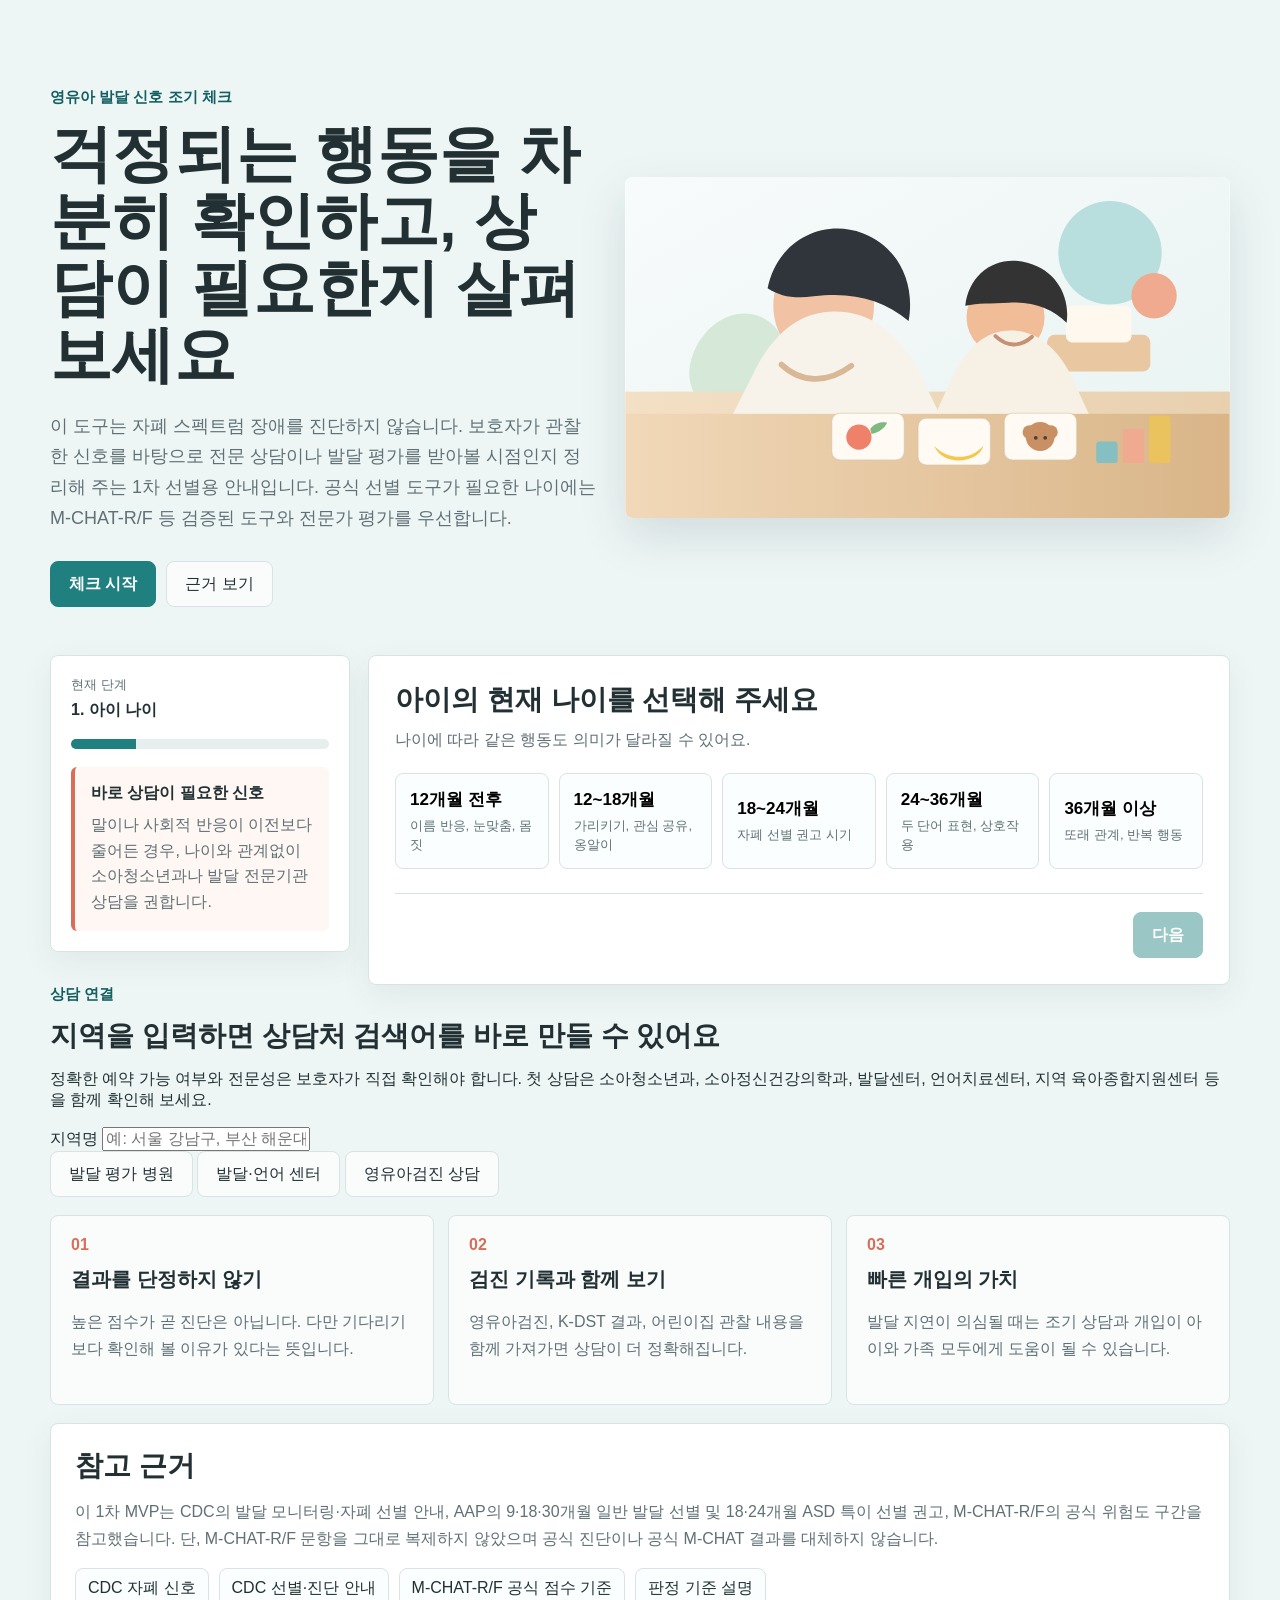
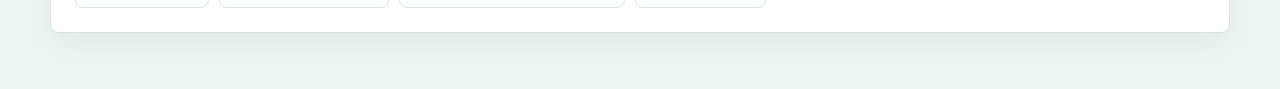
==== index.html @ d70ebd50 "Enhance official screening guidance in index.html" ====
<!doctype html>
<html lang="ko">
  <head>
    <meta charset="UTF-8" />
    <meta name="viewport" content="width=device-width, initial-scale=1.0" />
    <title>아이 발달 신호 체크</title>
    <link rel="stylesheet" href="./styles.css" />
  </head>
  <body>
    <main class="app-shell">
      <section class="hero" aria-labelledby="page-title">
        <div class="hero-copy">
          <p class="eyebrow">영유아 발달 신호 조기 체크</p>
          <h1 id="page-title">걱정되는 행동을 차분히 확인하고, 상담이 필요한지 살펴보세요</h1>
          <p class="intro">이 도구는 자폐 스펙트럼 장애를 진단하지 않습니다. 보호자가 관찰한 신호를 바탕으로 전문 상담이나 발달 평가를 받아볼 시점인지 정리해 주는 1차 선별용 안내입니다. 공식 선별 도구가 필요한 나이에는 M-CHAT-R/F 등 검증된 도구와 전문가 평가를 우선합니다.</p>
          <div class="hero-actions"><a class="primary-link" href="#checker">체크 시작</a><a class="secondary-link" href="#sources">근거 보기</a></div>
        </div>
        <img class="hero-image" src="./assets/family-check.svg" alt="보호자와 아이가 그림 카드를 보며 상호작용하는 장면" />
      </section>
      <section id="checker" class="checker-layout">
        <aside class="side-panel" aria-label="진행 정보">
          <div class="status-box"><span class="status-label">현재 단계</span><strong id="stepLabel">1. 아이 나이</strong></div>
          <div class="progress-track" aria-hidden="true"><span id="progressBar"></span></div>
          <div class="note"><strong>바로 상담이 필요한 신호</strong><p>말이나 사회적 반응이 이전보다 줄어든 경우, 나이와 관계없이 소아청소년과나 발달 전문기관 상담을 권합니다.</p></div>
        </aside>
        <section class="tool-surface" aria-live="polite">
          <form id="screenForm">
            <div class="step active" data-step="0"><h2>아이의 현재 나이를 선택해 주세요</h2><p class="step-copy">나이에 따라 같은 행동도 의미가 달라질 수 있어요.</p><div class="age-grid" id="ageOptions"></div></div>
            <div class="step" data-step="1"><h2>사회적 소통 신호</h2><p class="step-copy">사람과 관심을 나누는 모습이 얼마나 보이는지 확인합니다.</p><div class="question-list" id="socialQuestions"></div></div>
            <div class="step" data-step="2"><h2>언어·행동·감각 신호</h2><p class="step-copy">언어 지연, 반복 행동, 변화에 대한 어려움을 함께 살펴봅니다.</p><div class="question-list" id="behaviorQuestions"></div></div>
            <div class="step" data-step="3"><h2>결과 확인</h2><div id="resultCard" class="result-card"></div><div class="next-actions"><button type="button" class="ghost-button" id="restartButton">다시 체크</button><button type="button" class="solid-button" id="copyButton">결과 요약 복사</button></div></div>
            <div class="nav-row"><button type="button" class="ghost-button" id="backButton">이전</button><button type="button" class="solid-button" id="nextButton">다음</button></div>
          </form>
        </section>
      </section>
      <section class="referral-panel" aria-label="지역 상담 연결">
        <div>
          <p class="eyebrow">상담 연결</p>
          <h2>지역을 입력하면 상담처 검색어를 바로 만들 수 있어요</h2>
          <p>정확한 예약 가능 여부와 전문성은 보호자가 직접 확인해야 합니다. 첫 상담은 소아청소년과, 소아정신건강의학과, 발달센터, 언어치료센터, 지역 육아종합지원센터 등을 함께 확인해 보세요.</p>
        </div>
        <div class="region-search">
          <label for="regionInput">지역명</label>
          <input id="regionInput" type="text" placeholder="예: 서울 강남구, 부산 해운대구" />
          <div class="search-buttons">
            <button type="button" class="ghost-button" data-search="소아정신건강의학과 발달검사">발달 평가 병원</button>
            <button type="button" class="ghost-button" data-search="발달센터 언어치료 감각통합">발달·언어 센터</button>
            <button type="button" class="ghost-button" data-search="영유아 발달검사 K-DST 상담">영유아검진 상담</button>
          </div>
        </div>
      </section>

      <section class="guidance-grid" aria-label="결과 활용 안내">
        <article><span>01</span><h3>결과를 단정하지 않기</h3><p>높은 점수가 곧 진단은 아닙니다. 다만 기다리기보다 확인해 볼 이유가 있다는 뜻입니다.</p></article>
        <article><span>02</span><h3>검진 기록과 함께 보기</h3><p>영유아검진, K-DST 결과, 어린이집 관찰 내용을 함께 가져가면 상담이 더 정확해집니다.</p></article>
        <article><span>03</span><h3>빠른 개입의 가치</h3><p>발달 지연이 의심될 때는 조기 상담과 개입이 아이와 가족 모두에게 도움이 될 수 있습니다.</p></article>
      </section>
      <section id="sources" class="source-panel"><h2>참고 근거</h2><p>이 1차 MVP는 CDC의 발달 모니터링·자폐 선별 안내, AAP의 9·18·30개월 일반 발달 선별 및 18·24개월 ASD 특이 선별 권고, M-CHAT-R/F의 공식 위험도 구간을 참고했습니다. 단, M-CHAT-R/F 문항을 그대로 복제하지 않았으며 공식 진단이나 공식 M-CHAT 결과를 대체하지 않습니다.</p><div class="source-links"><a href="https://www.cdc.gov/autism/signs-symptoms/index.html" target="_blank" rel="noreferrer">CDC 자폐 신호</a><a href="https://www.cdc.gov/autism/screening/index.html" target="_blank" rel="noreferrer">CDC 선별·진단 안내</a><a href="https://www.mchatscreen.com/mchat-rf/scoring/" target="_blank" rel="noreferrer">M-CHAT-R/F 공식 점수 기준</a><a href="./methodology.html">판정 기준 설명</a></div></section>
    </main>
    <script src="https://browser.sentry-cdn.com/8.55.0/bundle.tracing.min.js" crossorigin="anonymous"></script>
    <script>
      window.SENTRY_DSN = "https://1f76eaaf51cd947b7d9d5225c59dd0d5@o4511540280360960.ingest.us.sentry.io/4511654414123008";
      if (window.Sentry && window.SENTRY_DSN) {
        window.Sentry.init({
          dsn: window.SENTRY_DSN,
          environment: "production",
          tracesSampleRate: 0,
        });
      }
    </script>
    <script src="./script.js"></script>
  </body>
</html>
---- styles.css ----
:root{color-scheme:light;--ink:#223033;--muted:#607075;--line:#d9e3e4;--soft:#f4f8f8;--surface:#fff;--teal:#1f807f;--teal-dark:#145f61;--coral:#d86e58;--amber:#b7791f;--red:#b64040;--green:#287a55;--shadow:0 18px 48px rgba(25,55,60,.13)}*{box-sizing:border-box}body{margin:0;background:#eef6f5;color:var(--ink);font-family:Arial,"Noto Sans KR",sans-serif}a{color:inherit}button,input{font:inherit}.app-shell{width:min(1180px,calc(100% - 32px));margin:0 auto;padding:28px 0 56px}.hero{display:grid;grid-template-columns:minmax(0,.95fr) minmax(360px,1.05fr);align-items:center;gap:28px;min-height:540px;padding:42px 0 30px}.hero-copy{padding:18px 0}.eyebrow{margin:0 0 14px;color:var(--teal-dark);font-size:15px;font-weight:700}h1{margin:0;max-width:680px;font-size:clamp(36px,5vw,62px);line-height:1.08;letter-spacing:0}.intro{max-width:620px;margin:22px 0 0;color:var(--muted);font-size:18px;line-height:1.7}.hero-actions,.source-links,.next-actions,.nav-row{display:flex;flex-wrap:wrap;gap:10px}.hero-actions{margin-top:28px}.primary-link,.secondary-link,.solid-button,.ghost-button{min-height:46px;border-radius:8px;padding:0 18px;display:inline-flex;align-items:center;justify-content:center;border:1px solid transparent;text-decoration:none;cursor:pointer;transition:transform .15s ease,border-color .15s ease,background .15s ease}.primary-link,.solid-button{background:var(--teal);color:#fff;border-color:var(--teal);font-weight:700}.secondary-link,.ghost-button{background:rgba(255,255,255,.72);border-color:var(--line);color:var(--ink)}.primary-link:hover,.secondary-link:hover,.solid-button:hover,.ghost-button:hover{transform:translateY(-1px)}.solid-button:disabled{opacity:.45;cursor:not-allowed;transform:none}.hero-image{width:100%;min-height:340px;max-height:470px;object-fit:cover;border-radius:8px;box-shadow:var(--shadow);background:var(--surface)}.checker-layout{display:grid;grid-template-columns:300px minmax(0,1fr);gap:18px;align-items:start;scroll-margin-top:24px}.side-panel,.tool-surface,.source-panel{background:var(--surface);border:1px solid var(--line);border-radius:8px;box-shadow:0 10px 30px rgba(26,67,74,.07)}.side-panel{position:sticky;top:18px;padding:20px}.status-box{display:grid;gap:6px}.status-label{color:var(--muted);font-size:13px}.progress-track{height:10px;margin:18px 0;overflow:hidden;border-radius:999px;background:#e7eeee}.progress-track span{display:block;width:25%;height:100%;background:var(--teal);transition:width .2s ease}.note{padding:16px;border-left:4px solid var(--coral);background:#fff7f3;border-radius:6px}.note p{margin:8px 0 0;color:var(--muted);line-height:1.6}.tool-surface{padding:26px}.step{display:none}.step.active{display:block}h2{margin:0;font-size:28px;line-height:1.25;letter-spacing:0}.step-copy{margin:10px 0 20px;color:var(--muted);line-height:1.6}.age-grid{display:grid;grid-template-columns:repeat(5,minmax(0,1fr));gap:10px}.age-option,.question-card{border:1px solid var(--line);background:#fbfefe;border-radius:8px}.age-option{min-height:92px;padding:14px;text-align:left;cursor:pointer}.age-option strong{display:block;font-size:17px}.age-option span{display:block;margin-top:6px;color:var(--muted);font-size:13px;line-height:1.45}.age-option.selected,.question-card.selected{border-color:var(--teal);box-shadow:0 0 0 3px rgba(31,128,127,.13);background:#f1fbfa}.question-list{display:grid;gap:12px}.question-card{padding:16px}.question-top{display:grid;grid-template-columns:minmax(0,1fr) auto;gap:12px;align-items:start}.question-card h3{margin:0;font-size:18px;line-height:1.35}.question-card p{margin:7px 0 0;color:var(--muted);line-height:1.55}.toggle{display:inline-grid;grid-template-columns:1fr 1fr;width:132px;padding:3px;border-radius:999px;background:#e9f0f0}.toggle button{min-height:34px;border:0;border-radius:999px;background:transparent;cursor:pointer;color:var(--muted)}.toggle button.active{background:#fff;color:var(--teal-dark);font-weight:700;box-shadow:0 2px 8px rgba(35,62,65,.12)}.nav-row{justify-content:space-between;margin-top:24px;padding-top:18px;border-top:1px solid var(--line)}.result-card{padding:22px;border-radius:8px;border:1px solid var(--line);background:var(--soft)}.risk-badge{display:inline-flex;min-height:34px;align-items:center;padding:0 12px;border-radius:999px;color:#fff;font-weight:700}.risk-low{background:var(--green)}.risk-watch{background:var(--amber)}.risk-high,.risk-urgent{background:var(--red)}.result-card h3{margin:16px 0 8px;font-size:26px}.result-card p,.result-card li{color:var(--muted);line-height:1.65}.result-card ul{margin:12px 0 0;padding-left:20px}.next-actions{margin-top:16px}.guidance-grid{display:grid;grid-template-columns:repeat(3,minmax(0,1fr));gap:14px;margin-top:18px}.guidance-grid article{min-height:190px;padding:20px;border:1px solid var(--line);border-radius:8px;background:rgba(255,255,255,.74)}.guidance-grid span{color:var(--coral);font-weight:800}.guidance-grid h3{margin:12px 0 8px;font-size:20px}.guidance-grid p,.source-panel p{color:var(--muted);line-height:1.65}.source-panel{margin-top:18px;padding:24px}.source-links a{min-height:40px;display:inline-flex;align-items:center;border:1px solid var(--line);border-radius:8px;padding:0 12px;background:#fbfefe;text-decoration:none}@media (max-width:920px){.hero,.checker-layout{grid-template-columns:1fr}.hero{min-height:auto}.side-panel{position:static}.age-grid,.guidance-grid{grid-template-columns:1fr 1fr}}@media (max-width:620px){.app-shell{width:min(100% - 20px,1180px);padding-top:14px}.hero{padding-top:18px}h1{font-size:35px}.intro{font-size:16px}.hero-image{min-height:230px}.tool-surface{padding:18px}.age-grid,.guidance-grid{grid-template-columns:1fr}.question-top{grid-template-columns:1fr}.toggle{width:100%}}
.nested-source{box-shadow:none;margin:18px 0 0;background:#fbfefe}.nested-source ul{margin:14px 0 0;padding-left:22px}.nested-source li{color:var(--muted);line-height:1.7;margin:8px 0}
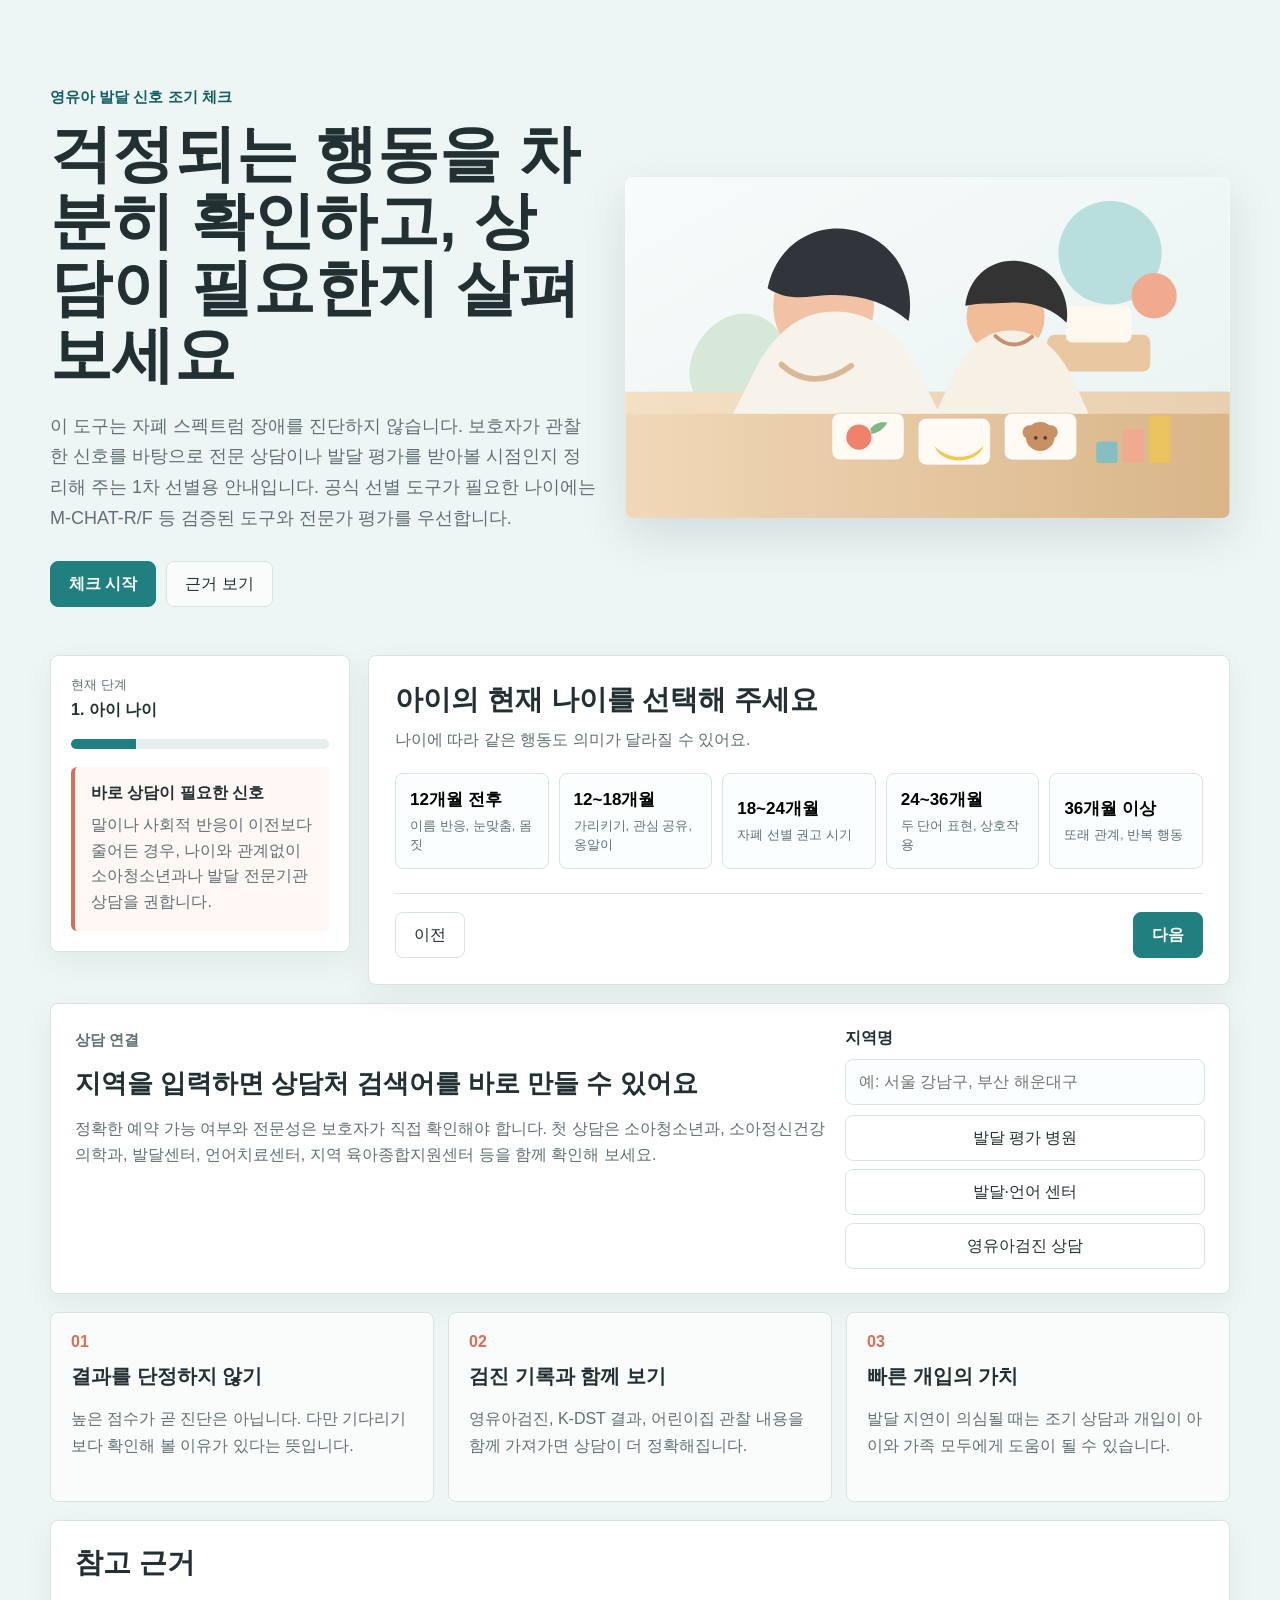
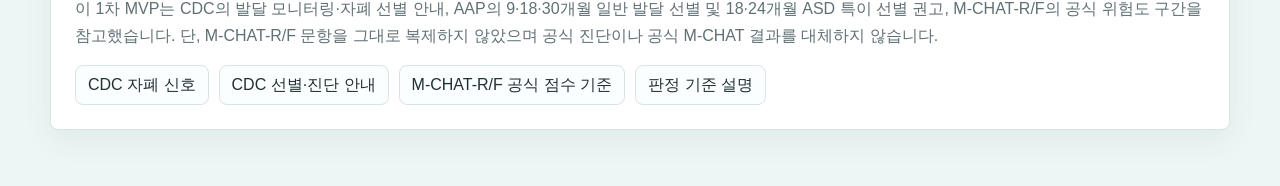
==== commit ec8fe197: "Restore age selection in index.html" ====
--- a/index.html
+++ b/index.html
@@ -25,7 +25,7 @@
         </aside>
         <section class="tool-surface" aria-live="polite">
           <form id="screenForm">
-            <div class="step active" data-step="0"><h2>아이의 현재 나이를 선택해 주세요</h2><p class="step-copy">나이에 따라 같은 행동도 의미가 달라질 수 있어요.</p><div class="age-grid" id="ageOptions"></div></div>
+            <div class="step active" data-step="0"><h2>아이의 현재 나이를 선택해 주세요</h2><p class="step-copy">나이에 따라 같은 행동도 의미가 달라질 수 있어요.</p><div class="age-grid" id="ageOptions"><button type="button" class="age-option" data-age="under12"><strong>12개월 전후</strong><span>이름 반응, 눈맞춤, 몸짓</span></button><button type="button" class="age-option" data-age="12to18"><strong>12~18개월</strong><span>가리키기, 관심 공유, 옹알이</span></button><button type="button" class="age-option" data-age="18to24"><strong>18~24개월</strong><span>자폐 선별 권고 시기</span></button><button type="button" class="age-option" data-age="24to36"><strong>24~36개월</strong><span>두 단어 표현, 상호작용</span></button><button type="button" class="age-option" data-age="over36"><strong>36개월 이상</strong><span>또래 관계, 반복 행동</span></button></div></div>
             <div class="step" data-step="1"><h2>사회적 소통 신호</h2><p class="step-copy">사람과 관심을 나누는 모습이 얼마나 보이는지 확인합니다.</p><div class="question-list" id="socialQuestions"></div></div>
             <div class="step" data-step="2"><h2>언어·행동·감각 신호</h2><p class="step-copy">언어 지연, 반복 행동, 변화에 대한 어려움을 함께 살펴봅니다.</p><div class="question-list" id="behaviorQuestions"></div></div>
             <div class="step" data-step="3"><h2>결과 확인</h2><div id="resultCard" class="result-card"></div><div class="next-actions"><button type="button" class="ghost-button" id="restartButton">다시 체크</button><button type="button" class="solid-button" id="copyButton">결과 요약 복사</button></div></div>
@@ -68,6 +68,6 @@
         });
       }
     </script>
-    <script src="./script.js"></script>
+    <script src="./script.js?v=frequency-2"></script>
   </body>
 </html>
--- a/styles.css
+++ b/styles.css
@@ -1,2 +1,10 @@
 :root{color-scheme:light;--ink:#223033;--muted:#607075;--line:#d9e3e4;--soft:#f4f8f8;--surface:#fff;--teal:#1f807f;--teal-dark:#145f61;--coral:#d86e58;--amber:#b7791f;--red:#b64040;--green:#287a55;--shadow:0 18px 48px rgba(25,55,60,.13)}*{box-sizing:border-box}body{margin:0;background:#eef6f5;color:var(--ink);font-family:Arial,"Noto Sans KR",sans-serif}a{color:inherit}button,input{font:inherit}.app-shell{width:min(1180px,calc(100% - 32px));margin:0 auto;padding:28px 0 56px}.hero{display:grid;grid-template-columns:minmax(0,.95fr) minmax(360px,1.05fr);align-items:center;gap:28px;min-height:540px;padding:42px 0 30px}.hero-copy{padding:18px 0}.eyebrow{margin:0 0 14px;color:var(--teal-dark);font-size:15px;font-weight:700}h1{margin:0;max-width:680px;font-size:clamp(36px,5vw,62px);line-height:1.08;letter-spacing:0}.intro{max-width:620px;margin:22px 0 0;color:var(--muted);font-size:18px;line-height:1.7}.hero-actions,.source-links,.next-actions,.nav-row{display:flex;flex-wrap:wrap;gap:10px}.hero-actions{margin-top:28px}.primary-link,.secondary-link,.solid-button,.ghost-button{min-height:46px;border-radius:8px;padding:0 18px;display:inline-flex;align-items:center;justify-content:center;border:1px solid transparent;text-decoration:none;cursor:pointer;transition:transform .15s ease,border-color .15s ease,background .15s ease}.primary-link,.solid-button{background:var(--teal);color:#fff;border-color:var(--teal);font-weight:700}.secondary-link,.ghost-button{background:rgba(255,255,255,.72);border-color:var(--line);color:var(--ink)}.primary-link:hover,.secondary-link:hover,.solid-button:hover,.ghost-button:hover{transform:translateY(-1px)}.solid-button:disabled{opacity:.45;cursor:not-allowed;transform:none}.hero-image{width:100%;min-height:340px;max-height:470px;object-fit:cover;border-radius:8px;box-shadow:var(--shadow);background:var(--surface)}.checker-layout{display:grid;grid-template-columns:300px minmax(0,1fr);gap:18px;align-items:start;scroll-margin-top:24px}.side-panel,.tool-surface,.source-panel{background:var(--surface);border:1px solid var(--line);border-radius:8px;box-shadow:0 10px 30px rgba(26,67,74,.07)}.side-panel{position:sticky;top:18px;padding:20px}.status-box{display:grid;gap:6px}.status-label{color:var(--muted);font-size:13px}.progress-track{height:10px;margin:18px 0;overflow:hidden;border-radius:999px;background:#e7eeee}.progress-track span{display:block;width:25%;height:100%;background:var(--teal);transition:width .2s ease}.note{padding:16px;border-left:4px solid var(--coral);background:#fff7f3;border-radius:6px}.note p{margin:8px 0 0;color:var(--muted);line-height:1.6}.tool-surface{padding:26px}.step{display:none}.step.active{display:block}h2{margin:0;font-size:28px;line-height:1.25;letter-spacing:0}.step-copy{margin:10px 0 20px;color:var(--muted);line-height:1.6}.age-grid{display:grid;grid-template-columns:repeat(5,minmax(0,1fr));gap:10px}.age-option,.question-card{border:1px solid var(--line);background:#fbfefe;border-radius:8px}.age-option{min-height:92px;padding:14px;text-align:left;cursor:pointer}.age-option strong{display:block;font-size:17px}.age-option span{display:block;margin-top:6px;color:var(--muted);font-size:13px;line-height:1.45}.age-option.selected,.question-card.selected{border-color:var(--teal);box-shadow:0 0 0 3px rgba(31,128,127,.13);background:#f1fbfa}.question-list{display:grid;gap:12px}.question-card{padding:16px}.question-top{display:grid;grid-template-columns:minmax(0,1fr) auto;gap:12px;align-items:start}.question-card h3{margin:0;font-size:18px;line-height:1.35}.question-card p{margin:7px 0 0;color:var(--muted);line-height:1.55}.toggle{display:inline-grid;grid-template-columns:1fr 1fr;width:132px;padding:3px;border-radius:999px;background:#e9f0f0}.toggle button{min-height:34px;border:0;border-radius:999px;background:transparent;cursor:pointer;color:var(--muted)}.toggle button.active{background:#fff;color:var(--teal-dark);font-weight:700;box-shadow:0 2px 8px rgba(35,62,65,.12)}.nav-row{justify-content:space-between;margin-top:24px;padding-top:18px;border-top:1px solid var(--line)}.result-card{padding:22px;border-radius:8px;border:1px solid var(--line);background:var(--soft)}.risk-badge{display:inline-flex;min-height:34px;align-items:center;padding:0 12px;border-radius:999px;color:#fff;font-weight:700}.risk-low{background:var(--green)}.risk-watch{background:var(--amber)}.risk-high,.risk-urgent{background:var(--red)}.result-card h3{margin:16px 0 8px;font-size:26px}.result-card p,.result-card li{color:var(--muted);line-height:1.65}.result-card ul{margin:12px 0 0;padding-left:20px}.next-actions{margin-top:16px}.guidance-grid{display:grid;grid-template-columns:repeat(3,minmax(0,1fr));gap:14px;margin-top:18px}.guidance-grid article{min-height:190px;padding:20px;border:1px solid var(--line);border-radius:8px;background:rgba(255,255,255,.74)}.guidance-grid span{color:var(--coral);font-weight:800}.guidance-grid h3{margin:12px 0 8px;font-size:20px}.guidance-grid p,.source-panel p{color:var(--muted);line-height:1.65}.source-panel{margin-top:18px;padding:24px}.source-links a{min-height:40px;display:inline-flex;align-items:center;border:1px solid var(--line);border-radius:8px;padding:0 12px;background:#fbfefe;text-decoration:none}@media (max-width:920px){.hero,.checker-layout{grid-template-columns:1fr}.hero{min-height:auto}.side-panel{position:static}.age-grid,.guidance-grid{grid-template-columns:1fr 1fr}}@media (max-width:620px){.app-shell{width:min(100% - 20px,1180px);padding-top:14px}.hero{padding-top:18px}h1{font-size:35px}.intro{font-size:16px}.hero-image{min-height:230px}.tool-surface{padding:18px}.age-grid,.guidance-grid{grid-template-columns:1fr}.question-top{grid-template-columns:1fr}.toggle{width:100%}}
 .nested-source{box-shadow:none;margin:18px 0 0;background:#fbfefe}.nested-source ul{margin:14px 0 0;padding-left:22px}.nested-source li{color:var(--muted);line-height:1.7;margin:8px 0}
+
+.referral-panel{display:grid;grid-template-columns:minmax(0,1fr) 360px;gap:18px;align-items:start;margin-top:18px;padding:24px;border:1px solid var(--line);border-radius:8px;background:#fff;box-shadow:0 10px 30px rgba(26,67,74,.07)}
+.referral-panel h2{font-size:26px}.referral-panel p{color:var(--muted);line-height:1.65}.region-search{display:grid;gap:10px}.region-search label{font-weight:700}.region-search input{width:100%;min-height:46px;border:1px solid var(--line);border-radius:8px;padding:0 13px;color:var(--ink);background:#fbfefe}.search-buttons{display:grid;gap:8px}.search-buttons .ghost-button{width:100%}.basis-list{display:grid;gap:8px;margin:14px 0 0;padding:0;list-style:none}.basis-list li{padding:10px 12px;border-radius:8px;background:#fff;border:1px solid var(--line);color:var(--muted);line-height:1.55}.age-guidance{margin:14px 0 0;padding:14px;border-radius:8px;background:#fff;border:1px solid var(--line)}.age-guidance strong{display:block;margin-bottom:6px;color:var(--teal-dark)}
+@media (max-width:920px){.referral-panel{grid-template-columns:1fr}}
+
+.scale-toggle{grid-template-columns:repeat(4,minmax(0,1fr));width:min(520px,100%);border-radius:8px;background:#e9f0f0}
+.scale-toggle button{min-height:42px;border-radius:7px;padding:0 8px;font-size:13px;line-height:1.2;white-space:normal}
+@media (max-width:620px){.scale-toggle{grid-template-columns:1fr 1fr}.scale-toggle button{min-height:44px}}
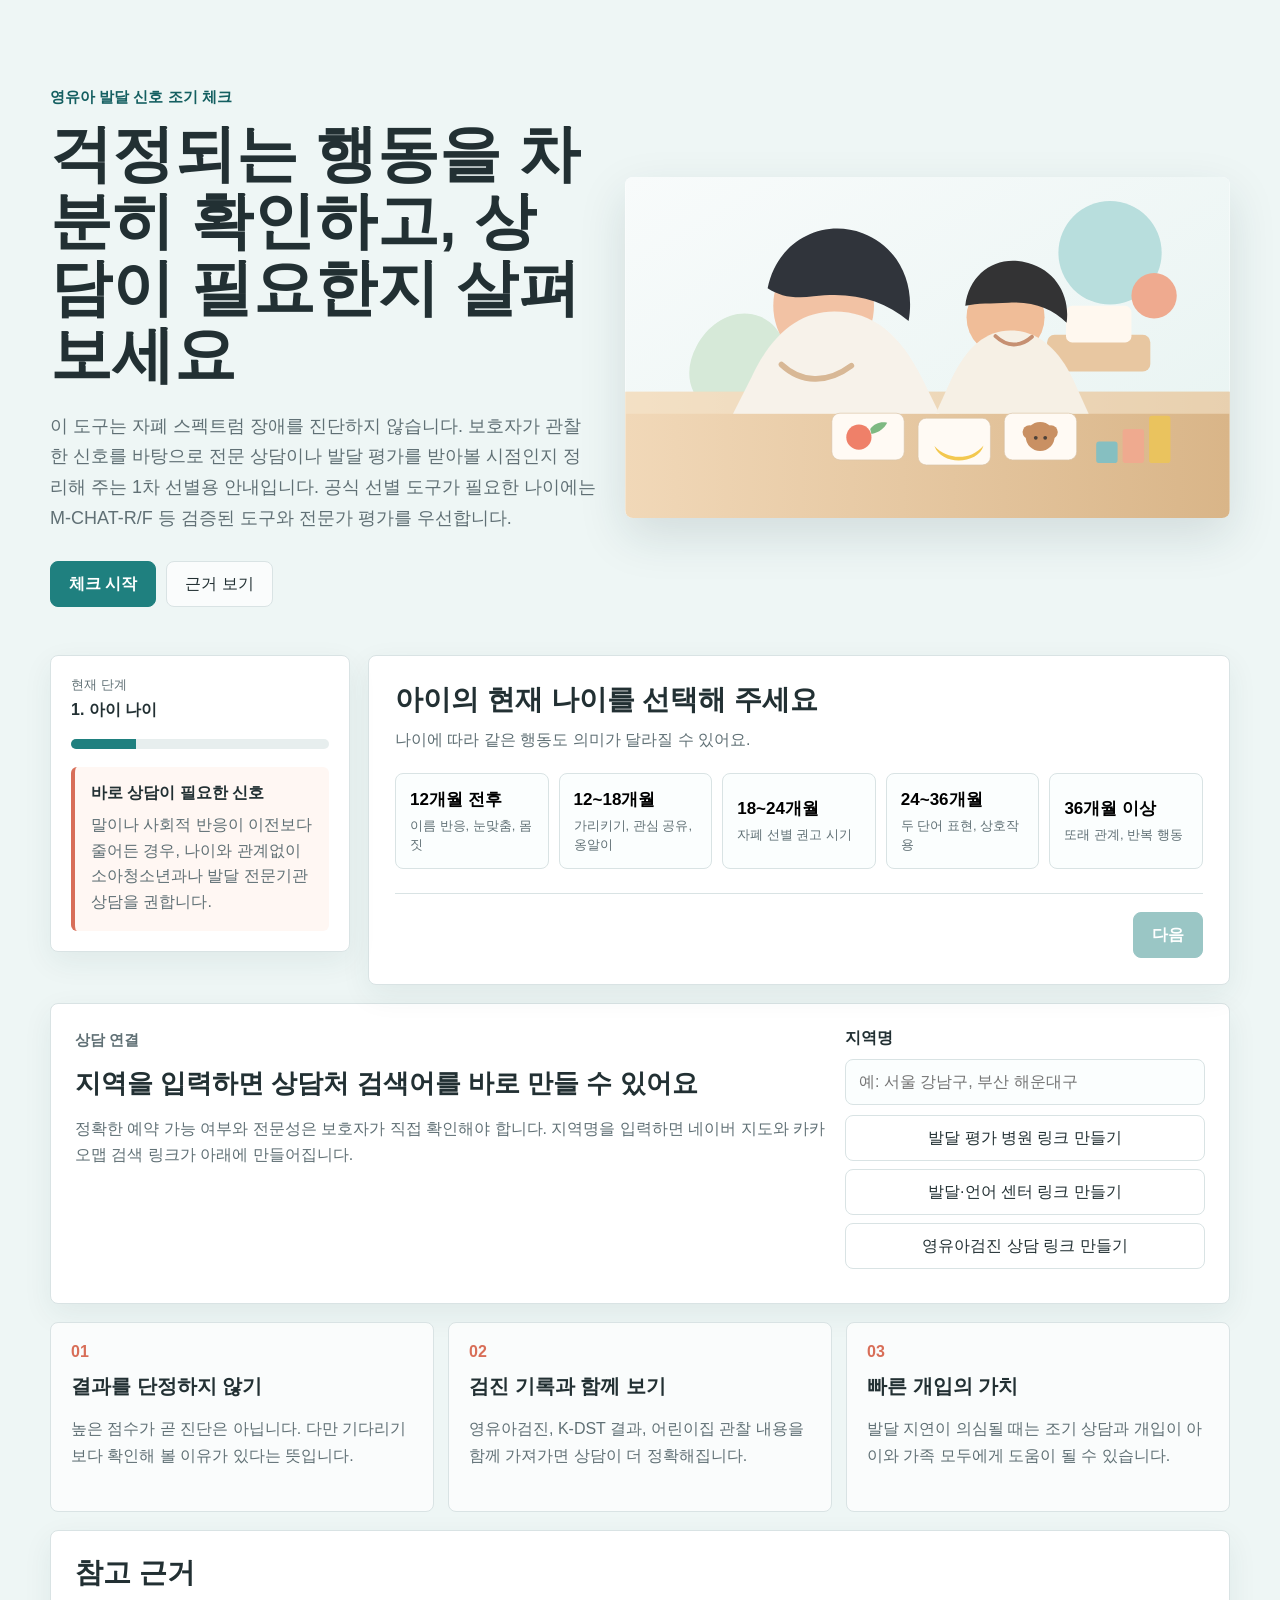
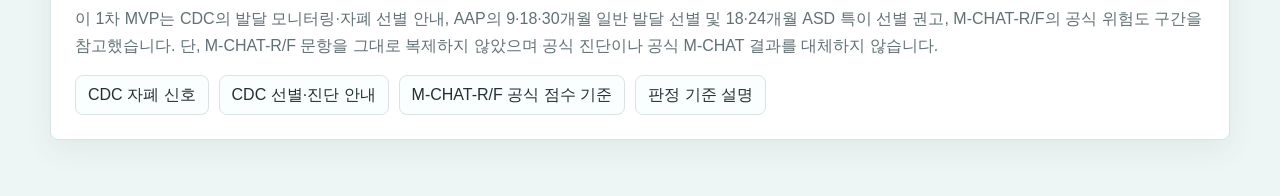
==== commit 99616221: "Refine screening questions and map links in index.html" ====
--- a/index.html
+++ b/index.html
@@ -37,16 +37,17 @@
         <div>
           <p class="eyebrow">상담 연결</p>
           <h2>지역을 입력하면 상담처 검색어를 바로 만들 수 있어요</h2>
-          <p>정확한 예약 가능 여부와 전문성은 보호자가 직접 확인해야 합니다. 첫 상담은 소아청소년과, 소아정신건강의학과, 발달센터, 언어치료센터, 지역 육아종합지원센터 등을 함께 확인해 보세요.</p>
+          <p>정확한 예약 가능 여부와 전문성은 보호자가 직접 확인해야 합니다. 지역명을 입력하면 네이버 지도와 카카오맵 검색 링크가 아래에 만들어집니다.</p>
         </div>
         <div class="region-search">
           <label for="regionInput">지역명</label>
           <input id="regionInput" type="text" placeholder="예: 서울 강남구, 부산 해운대구" />
           <div class="search-buttons">
-            <button type="button" class="ghost-button" data-search="소아정신건강의학과 발달검사">발달 평가 병원</button>
-            <button type="button" class="ghost-button" data-search="발달센터 언어치료 감각통합">발달·언어 센터</button>
-            <button type="button" class="ghost-button" data-search="영유아 발달검사 K-DST 상담">영유아검진 상담</button>
+            <button type="button" class="ghost-button" data-search="소아정신건강의학과 발달검사">발달 평가 병원 링크 만들기</button>
+            <button type="button" class="ghost-button" data-search="발달센터 언어치료 감각통합">발달·언어 센터 링크 만들기</button>
+            <button type="button" class="ghost-button" data-search="영유아 발달검사 K-DST 상담">영유아검진 상담 링크 만들기</button>
           </div>
+          <div id="mapResults" class="map-results" aria-live="polite"></div>
         </div>
       </section>
 
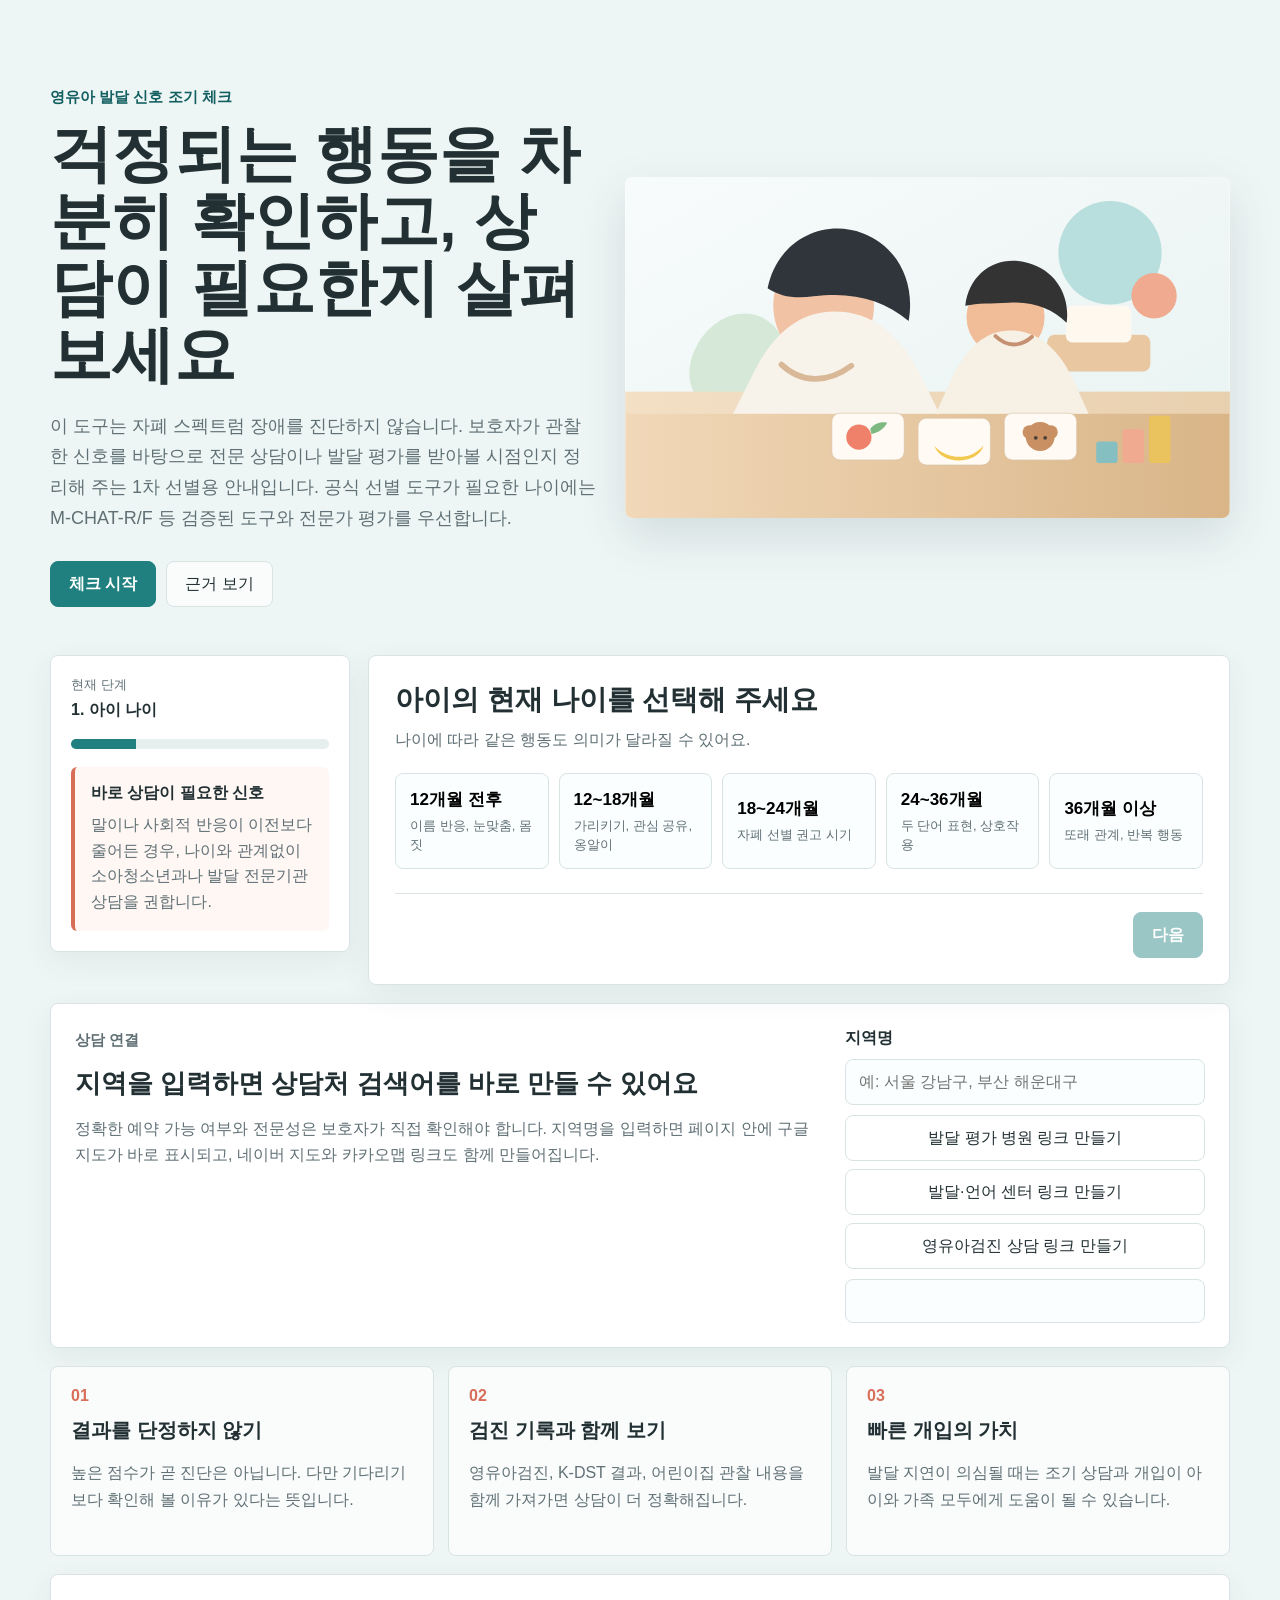
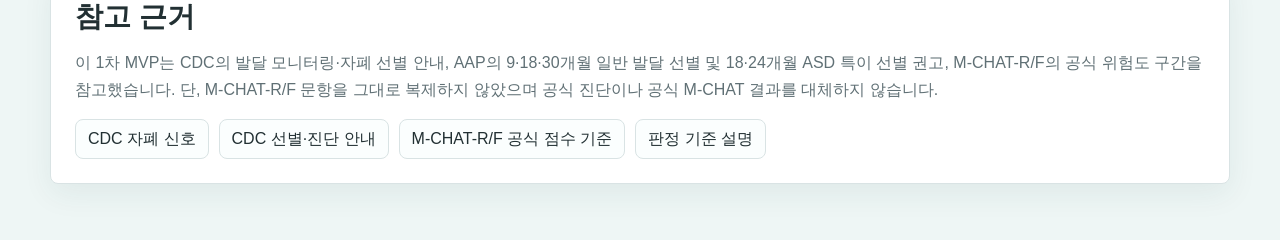
==== commit 70529d7c: "Embed Google Maps in referral search (index.html)" ====
--- a/index.html
+++ b/index.html
@@ -37,7 +37,7 @@
         <div>
           <p class="eyebrow">상담 연결</p>
           <h2>지역을 입력하면 상담처 검색어를 바로 만들 수 있어요</h2>
-          <p>정확한 예약 가능 여부와 전문성은 보호자가 직접 확인해야 합니다. 지역명을 입력하면 네이버 지도와 카카오맵 검색 링크가 아래에 만들어집니다.</p>
+          <p>정확한 예약 가능 여부와 전문성은 보호자가 직접 확인해야 합니다. 지역명을 입력하면 페이지 안에 구글 지도가 바로 표시되고, 네이버 지도와 카카오맵 링크도 함께 만들어집니다.</p>
         </div>
         <div class="region-search">
           <label for="regionInput">지역명</label>
--- a/styles.css
+++ b/styles.css
@@ -8,3 +8,5 @@
 .scale-toggle{grid-template-columns:repeat(4,minmax(0,1fr));width:min(520px,100%);border-radius:8px;background:#e9f0f0}
 .scale-toggle button{min-height:42px;border-radius:7px;padding:0 8px;font-size:13px;line-height:1.2;white-space:normal}
 @media (max-width:620px){.scale-toggle{grid-template-columns:1fr 1fr}.scale-toggle button{min-height:44px}}
+
+.map-results{min-height:44px;padding:12px;border:1px solid var(--line);border-radius:8px;background:#fbfefe;color:var(--muted);line-height:1.55}.map-link-row{display:flex;flex-wrap:wrap;gap:8px;margin-top:10px}.map-link-row .primary-link,.map-link-row .secondary-link{min-height:40px;padding:0 12px;font-size:14px}
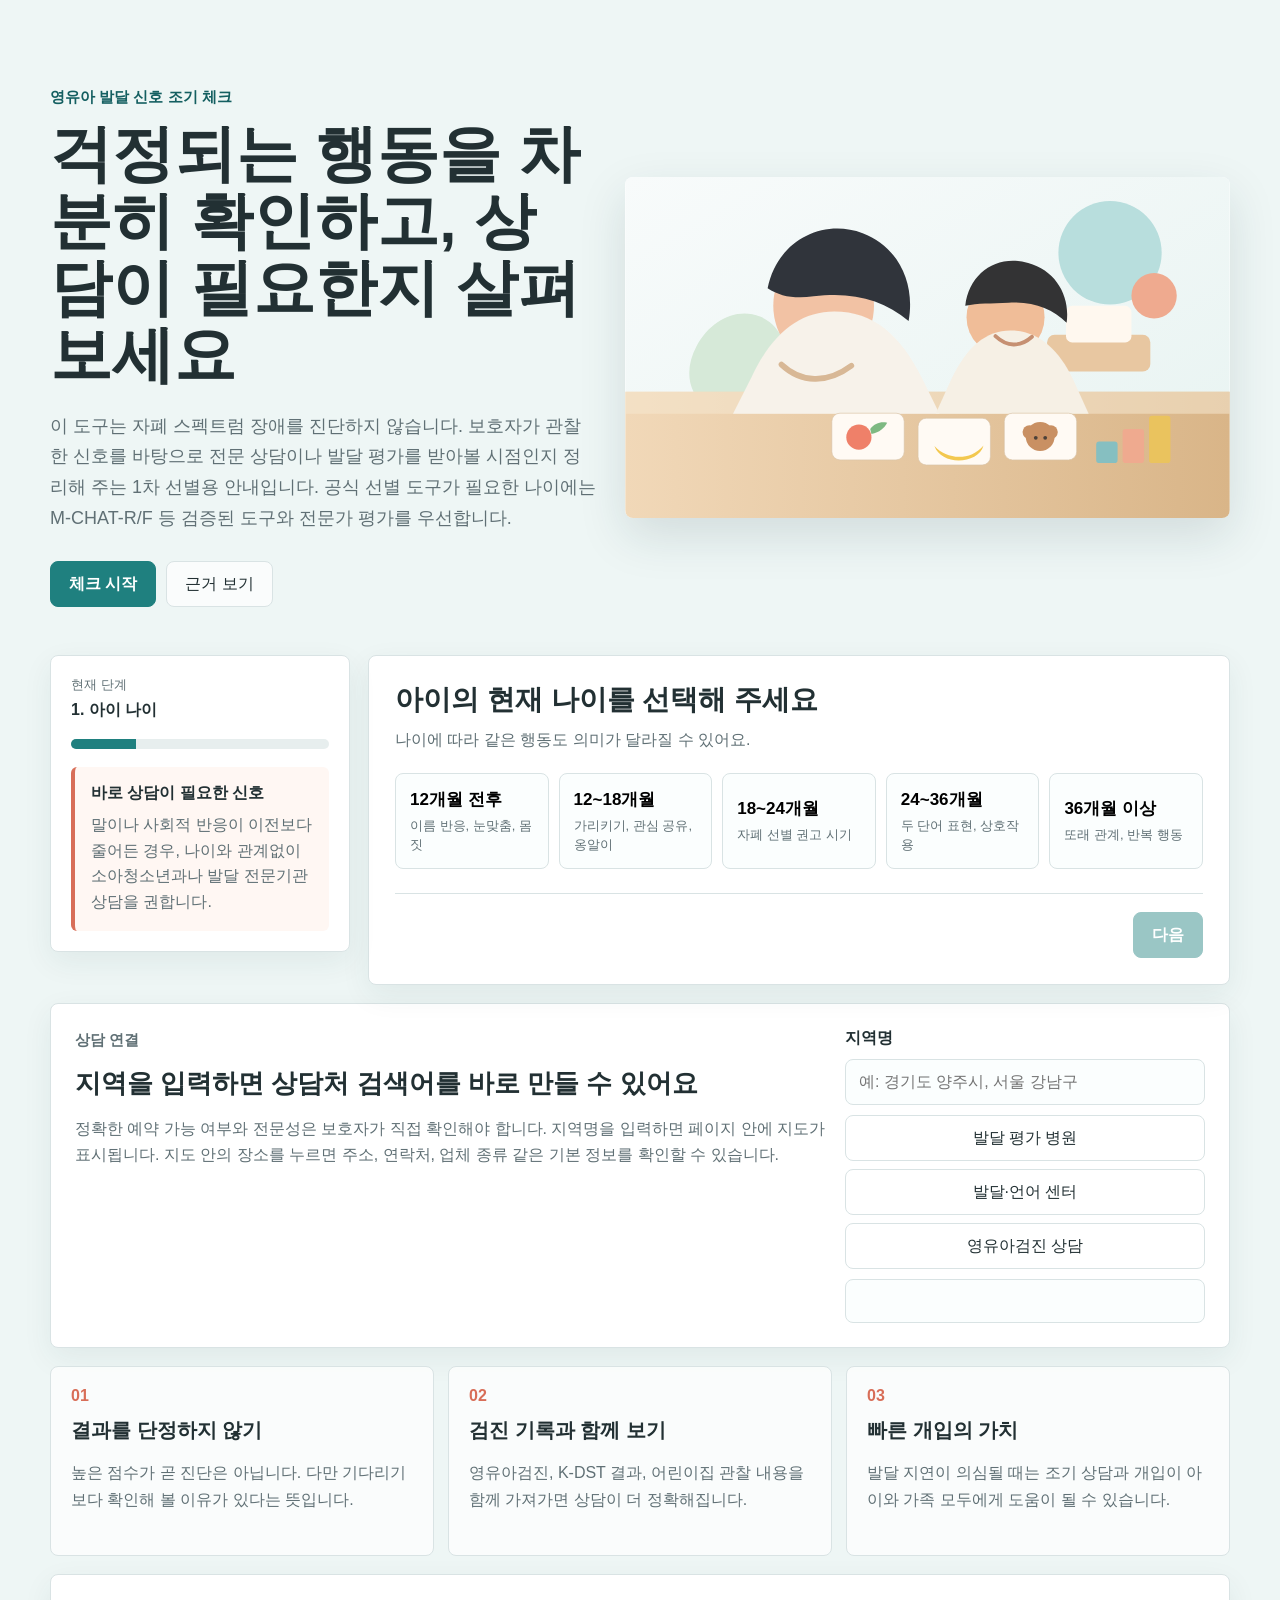
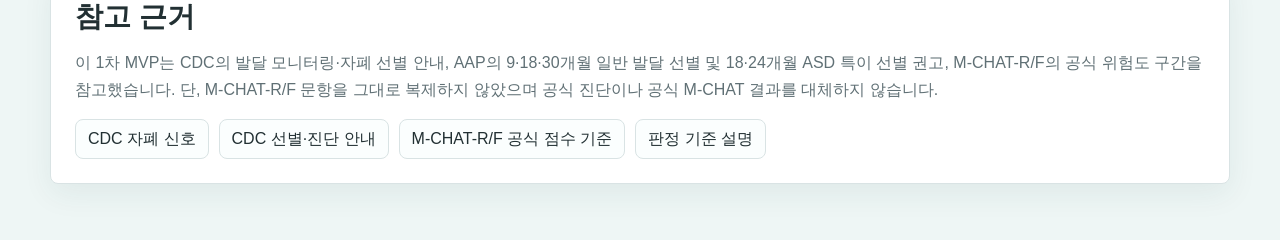
==== commit 89fb9a09: "Refine location search UX (index.html)" ====
--- a/index.html
+++ b/index.html
@@ -37,15 +37,15 @@
         <div>
           <p class="eyebrow">상담 연결</p>
           <h2>지역을 입력하면 상담처 검색어를 바로 만들 수 있어요</h2>
-          <p>정확한 예약 가능 여부와 전문성은 보호자가 직접 확인해야 합니다. 지역명을 입력하면 페이지 안에 구글 지도가 바로 표시되고, 네이버 지도와 카카오맵 링크도 함께 만들어집니다.</p>
+          <p>정확한 예약 가능 여부와 전문성은 보호자가 직접 확인해야 합니다. 지역명을 입력하면 페이지 안에 지도가 표시됩니다. 지도 안의 장소를 누르면 주소, 연락처, 업체 종류 같은 기본 정보를 확인할 수 있습니다.</p>
         </div>
         <div class="region-search">
           <label for="regionInput">지역명</label>
-          <input id="regionInput" type="text" placeholder="예: 서울 강남구, 부산 해운대구" />
+          <input id="regionInput" type="text" placeholder="예: 경기도 양주시, 서울 강남구" />
           <div class="search-buttons">
-            <button type="button" class="ghost-button" data-search="소아정신건강의학과 발달검사">발달 평가 병원 링크 만들기</button>
-            <button type="button" class="ghost-button" data-search="발달센터 언어치료 감각통합">발달·언어 센터 링크 만들기</button>
-            <button type="button" class="ghost-button" data-search="영유아 발달검사 K-DST 상담">영유아검진 상담 링크 만들기</button>
+            <button type="button" class="ghost-button" data-search="발달검사 병원">발달 평가 병원</button>
+            <button type="button" class="ghost-button" data-search="언어치료 발달센터">발달·언어 센터</button>
+            <button type="button" class="ghost-button" data-search="영유아검진 소아청소년과">영유아검진 상담</button>
           </div>
           <div id="mapResults" class="map-results" aria-live="polite"></div>
         </div>
--- a/styles.css
+++ b/styles.css
@@ -10,3 +10,5 @@
 @media (max-width:620px){.scale-toggle{grid-template-columns:1fr 1fr}.scale-toggle button{min-height:44px}}
 
 .map-results{min-height:44px;padding:12px;border:1px solid var(--line);border-radius:8px;background:#fbfefe;color:var(--muted);line-height:1.55}.map-link-row{display:flex;flex-wrap:wrap;gap:8px;margin-top:10px}.map-link-row .primary-link,.map-link-row .secondary-link{min-height:40px;padding:0 12px;font-size:14px}
+
+.embedded-map{width:100%;height:300px;margin-top:12px;overflow:hidden;border:1px solid var(--line);border-radius:8px;background:#eef6f5}.embedded-map iframe{width:100%;height:100%;border:0}.map-results{min-height:44px;padding:12px;border:1px solid var(--line);border-radius:8px;background:#fbfefe;color:var(--muted);line-height:1.55}.map-link-row{display:flex;flex-wrap:wrap;gap:8px;margin-top:10px}.map-link-row .primary-link,.map-link-row .secondary-link{min-height:40px;padding:0 12px;font-size:14px}
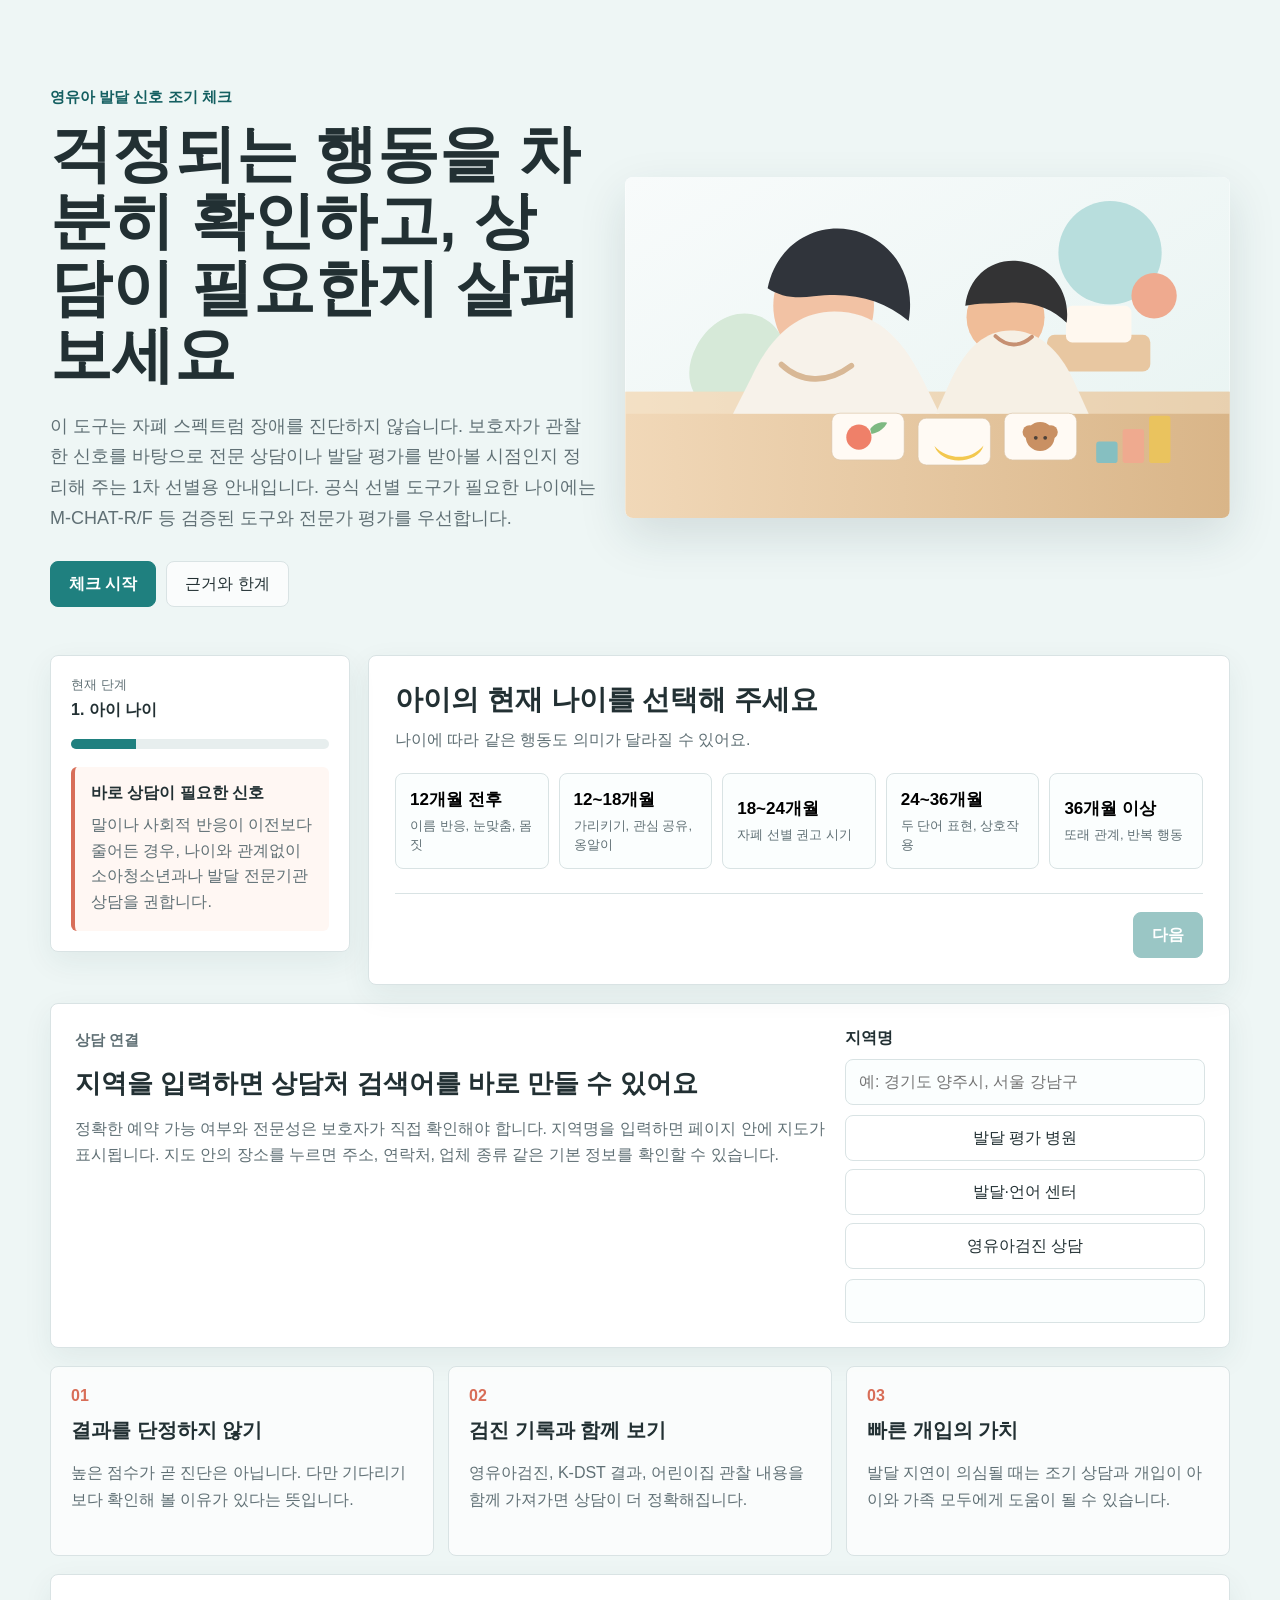
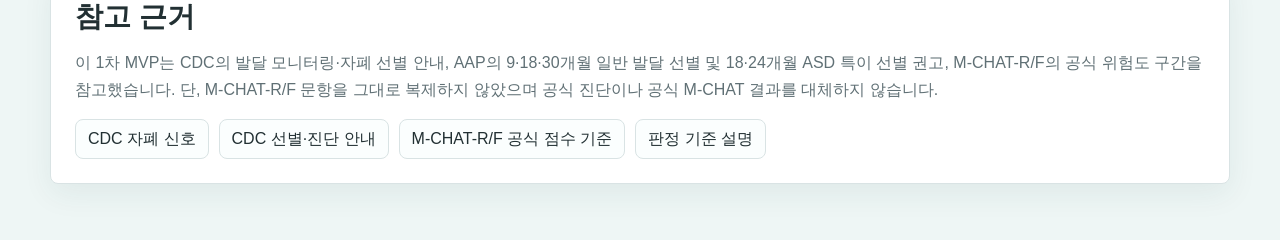
==== commit 07456a8a: "Add guided page flow (index.html)" ====
--- a/index.html
+++ b/index.html
@@ -13,11 +13,11 @@
           <p class="eyebrow">영유아 발달 신호 조기 체크</p>
           <h1 id="page-title">걱정되는 행동을 차분히 확인하고, 상담이 필요한지 살펴보세요</h1>
           <p class="intro">이 도구는 자폐 스펙트럼 장애를 진단하지 않습니다. 보호자가 관찰한 신호를 바탕으로 전문 상담이나 발달 평가를 받아볼 시점인지 정리해 주는 1차 선별용 안내입니다. 공식 선별 도구가 필요한 나이에는 M-CHAT-R/F 등 검증된 도구와 전문가 평가를 우선합니다.</p>
-          <div class="hero-actions"><a class="primary-link" href="#checker">체크 시작</a><a class="secondary-link" href="#sources">근거 보기</a></div>
+          <div class="hero-actions"><button type="button" class="primary-link" id="startButton">체크 시작</button><button type="button" class="secondary-link" id="sourceToggle" aria-expanded="false" aria-controls="sourcePreview">근거와 한계</button></div><div class="source-preview" id="sourcePreview" hidden><strong>공식 진단 도구가 아닙니다.</strong><p>이 MVP는 CDC, AAP, M-CHAT-R/F의 선별 원칙을 참고한 가정용 조기 상담 안내 도구입니다. 결과가 걱정되면 의료진 또는 발달 전문가 상담을 우선합니다.</p></div>
         </div>
         <img class="hero-image" src="./assets/family-check.svg" alt="보호자와 아이가 그림 카드를 보며 상호작용하는 장면" />
       </section>
-      <section id="checker" class="checker-layout">
+      <section id="checker" class="checker-layout flow-section is-hidden">
         <aside class="side-panel" aria-label="진행 정보">
           <div class="status-box"><span class="status-label">현재 단계</span><strong id="stepLabel">1. 아이 나이</strong></div>
           <div class="progress-track" aria-hidden="true"><span id="progressBar"></span></div>
@@ -33,7 +33,7 @@
           </form>
         </section>
       </section>
-      <section class="referral-panel" aria-label="지역 상담 연결">
+      <section class="referral-panel flow-section result-only is-hidden" aria-label="지역 상담 연결">
         <div>
           <p class="eyebrow">상담 연결</p>
           <h2>지역을 입력하면 상담처 검색어를 바로 만들 수 있어요</h2>
@@ -51,12 +51,12 @@
         </div>
       </section>
 
-      <section class="guidance-grid" aria-label="결과 활용 안내">
+      <section class="guidance-grid flow-section result-only is-hidden" aria-label="결과 활용 안내">
         <article><span>01</span><h3>결과를 단정하지 않기</h3><p>높은 점수가 곧 진단은 아닙니다. 다만 기다리기보다 확인해 볼 이유가 있다는 뜻입니다.</p></article>
         <article><span>02</span><h3>검진 기록과 함께 보기</h3><p>영유아검진, K-DST 결과, 어린이집 관찰 내용을 함께 가져가면 상담이 더 정확해집니다.</p></article>
         <article><span>03</span><h3>빠른 개입의 가치</h3><p>발달 지연이 의심될 때는 조기 상담과 개입이 아이와 가족 모두에게 도움이 될 수 있습니다.</p></article>
       </section>
-      <section id="sources" class="source-panel"><h2>참고 근거</h2><p>이 1차 MVP는 CDC의 발달 모니터링·자폐 선별 안내, AAP의 9·18·30개월 일반 발달 선별 및 18·24개월 ASD 특이 선별 권고, M-CHAT-R/F의 공식 위험도 구간을 참고했습니다. 단, M-CHAT-R/F 문항을 그대로 복제하지 않았으며 공식 진단이나 공식 M-CHAT 결과를 대체하지 않습니다.</p><div class="source-links"><a href="https://www.cdc.gov/autism/signs-symptoms/index.html" target="_blank" rel="noreferrer">CDC 자폐 신호</a><a href="https://www.cdc.gov/autism/screening/index.html" target="_blank" rel="noreferrer">CDC 선별·진단 안내</a><a href="https://www.mchatscreen.com/mchat-rf/scoring/" target="_blank" rel="noreferrer">M-CHAT-R/F 공식 점수 기준</a><a href="./methodology.html">판정 기준 설명</a></div></section>
+      <section id="sources" class="source-panel flow-section result-only is-hidden"><h2>참고 근거</h2><p>이 1차 MVP는 CDC의 발달 모니터링·자폐 선별 안내, AAP의 9·18·30개월 일반 발달 선별 및 18·24개월 ASD 특이 선별 권고, M-CHAT-R/F의 공식 위험도 구간을 참고했습니다. 단, M-CHAT-R/F 문항을 그대로 복제하지 않았으며 공식 진단이나 공식 M-CHAT 결과를 대체하지 않습니다.</p><div class="source-links"><a href="https://www.cdc.gov/autism/signs-symptoms/index.html" target="_blank" rel="noreferrer">CDC 자폐 신호</a><a href="https://www.cdc.gov/autism/screening/index.html" target="_blank" rel="noreferrer">CDC 선별·진단 안내</a><a href="https://www.mchatscreen.com/mchat-rf/scoring/" target="_blank" rel="noreferrer">M-CHAT-R/F 공식 점수 기준</a><a href="./methodology.html">판정 기준 설명</a></div></section>
     </main>
     <script src="https://browser.sentry-cdn.com/8.55.0/bundle.tracing.min.js" crossorigin="anonymous"></script>
     <script>
--- a/styles.css
+++ b/styles.css
@@ -12,3 +12,5 @@
 .map-results{min-height:44px;padding:12px;border:1px solid var(--line);border-radius:8px;background:#fbfefe;color:var(--muted);line-height:1.55}.map-link-row{display:flex;flex-wrap:wrap;gap:8px;margin-top:10px}.map-link-row .primary-link,.map-link-row .secondary-link{min-height:40px;padding:0 12px;font-size:14px}
 
 .embedded-map{width:100%;height:300px;margin-top:12px;overflow:hidden;border:1px solid var(--line);border-radius:8px;background:#eef6f5}.embedded-map iframe{width:100%;height:100%;border:0}.map-results{min-height:44px;padding:12px;border:1px solid var(--line);border-radius:8px;background:#fbfefe;color:var(--muted);line-height:1.55}.map-link-row{display:flex;flex-wrap:wrap;gap:8px;margin-top:10px}.map-link-row .primary-link,.map-link-row .secondary-link{min-height:40px;padding:0 12px;font-size:14px}
+
+.map-help{margin:8px 0 0;color:var(--muted);font-size:14px;line-height:1.55}
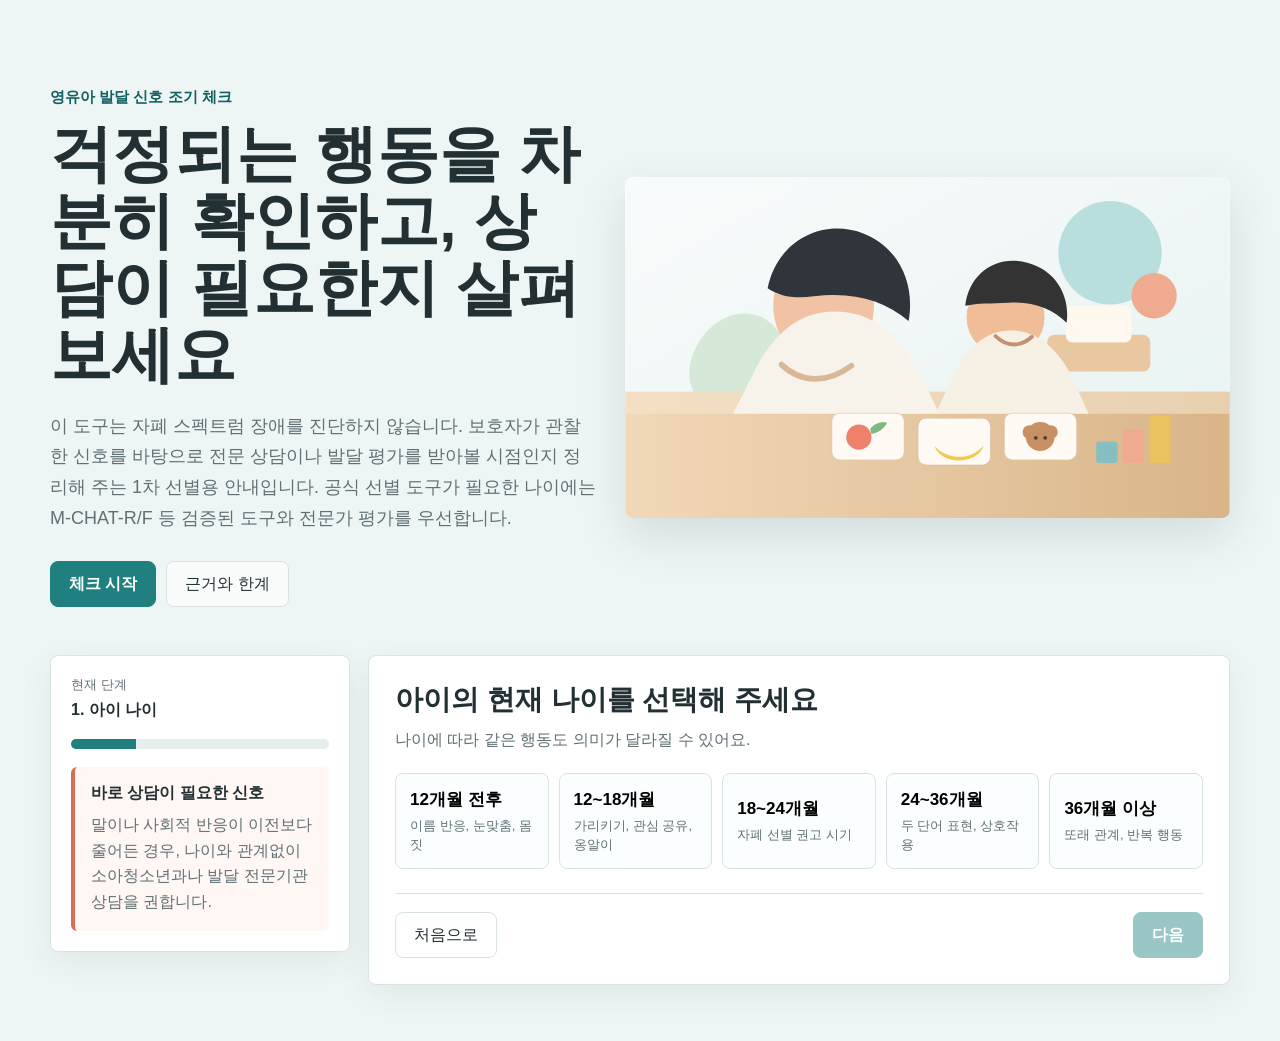
==== commit 5f39257c: "Separate landing and checker views (index.html)" ====
--- a/index.html
+++ b/index.html
@@ -8,7 +8,7 @@
   </head>
   <body>
     <main class="app-shell">
-      <section class="hero" aria-labelledby="page-title">
+      <section class="hero app-view landing-view" id="landingView" aria-labelledby="page-title">
         <div class="hero-copy">
           <p class="eyebrow">영유아 발달 신호 조기 체크</p>
           <h1 id="page-title">걱정되는 행동을 차분히 확인하고, 상담이 필요한지 살펴보세요</h1>
@@ -17,7 +17,7 @@
         </div>
         <img class="hero-image" src="./assets/family-check.svg" alt="보호자와 아이가 그림 카드를 보며 상호작용하는 장면" />
       </section>
-      <section id="checker" class="checker-layout flow-section is-hidden">
+      <section id="checker" class="checker-layout app-view checker-view is-hidden" aria-hidden="true">
         <aside class="side-panel" aria-label="진행 정보">
           <div class="status-box"><span class="status-label">현재 단계</span><strong id="stepLabel">1. 아이 나이</strong></div>
           <div class="progress-track" aria-hidden="true"><span id="progressBar"></span></div>
@@ -29,7 +29,7 @@
             <div class="step" data-step="1"><h2>사회적 소통 신호</h2><p class="step-copy">사람과 관심을 나누는 모습이 얼마나 보이는지 확인합니다.</p><div class="question-list" id="socialQuestions"></div></div>
             <div class="step" data-step="2"><h2>언어·행동·감각 신호</h2><p class="step-copy">언어 지연, 반복 행동, 변화에 대한 어려움을 함께 살펴봅니다.</p><div class="question-list" id="behaviorQuestions"></div></div>
             <div class="step" data-step="3"><h2>결과 확인</h2><div id="resultCard" class="result-card"></div><div class="next-actions"><button type="button" class="ghost-button" id="restartButton">다시 체크</button><button type="button" class="solid-button" id="copyButton">결과 요약 복사</button></div></div>
-            <div class="nav-row"><button type="button" class="ghost-button" id="backButton">이전</button><button type="button" class="solid-button" id="nextButton">다음</button></div>
+            <div class="nav-row"><button type="button" class="ghost-button" id="homeButton">처음으로</button><button type="button" class="ghost-button" id="backButton">이전</button><button type="button" class="solid-button" id="nextButton">다음</button></div>
           </form>
         </section>
       </section>
--- a/styles.css
+++ b/styles.css
@@ -14,3 +14,5 @@
 .embedded-map{width:100%;height:300px;margin-top:12px;overflow:hidden;border:1px solid var(--line);border-radius:8px;background:#eef6f5}.embedded-map iframe{width:100%;height:100%;border:0}.map-results{min-height:44px;padding:12px;border:1px solid var(--line);border-radius:8px;background:#fbfefe;color:var(--muted);line-height:1.55}.map-link-row{display:flex;flex-wrap:wrap;gap:8px;margin-top:10px}.map-link-row .primary-link,.map-link-row .secondary-link{min-height:40px;padding:0 12px;font-size:14px}
 
 .map-help{margin:8px 0 0;color:var(--muted);font-size:14px;line-height:1.55}
+
+.flow-section{animation:sectionFade .34s ease both}.flow-section.is-hidden{display:none}.source-preview{max-width:620px;margin-top:18px;padding:16px;border:1px solid var(--line);border-radius:8px;background:rgba(255,255,255,.82);color:var(--muted);line-height:1.6}.source-preview strong{display:block;color:var(--teal-dark);margin-bottom:6px}.source-preview p{margin:0}.step.active{animation:stepSlide .28s ease both}@keyframes sectionFade{from{opacity:0;transform:translateY(12px)}to{opacity:1;transform:translateY(0)}}@keyframes stepSlide{from{opacity:0;transform:translateX(14px)}to{opacity:1;transform:translateX(0)}}@media (prefers-reduced-motion:reduce){.flow-section,.step.active{animation:none}.primary-link,.secondary-link,.solid-button,.ghost-button{transition:none}}
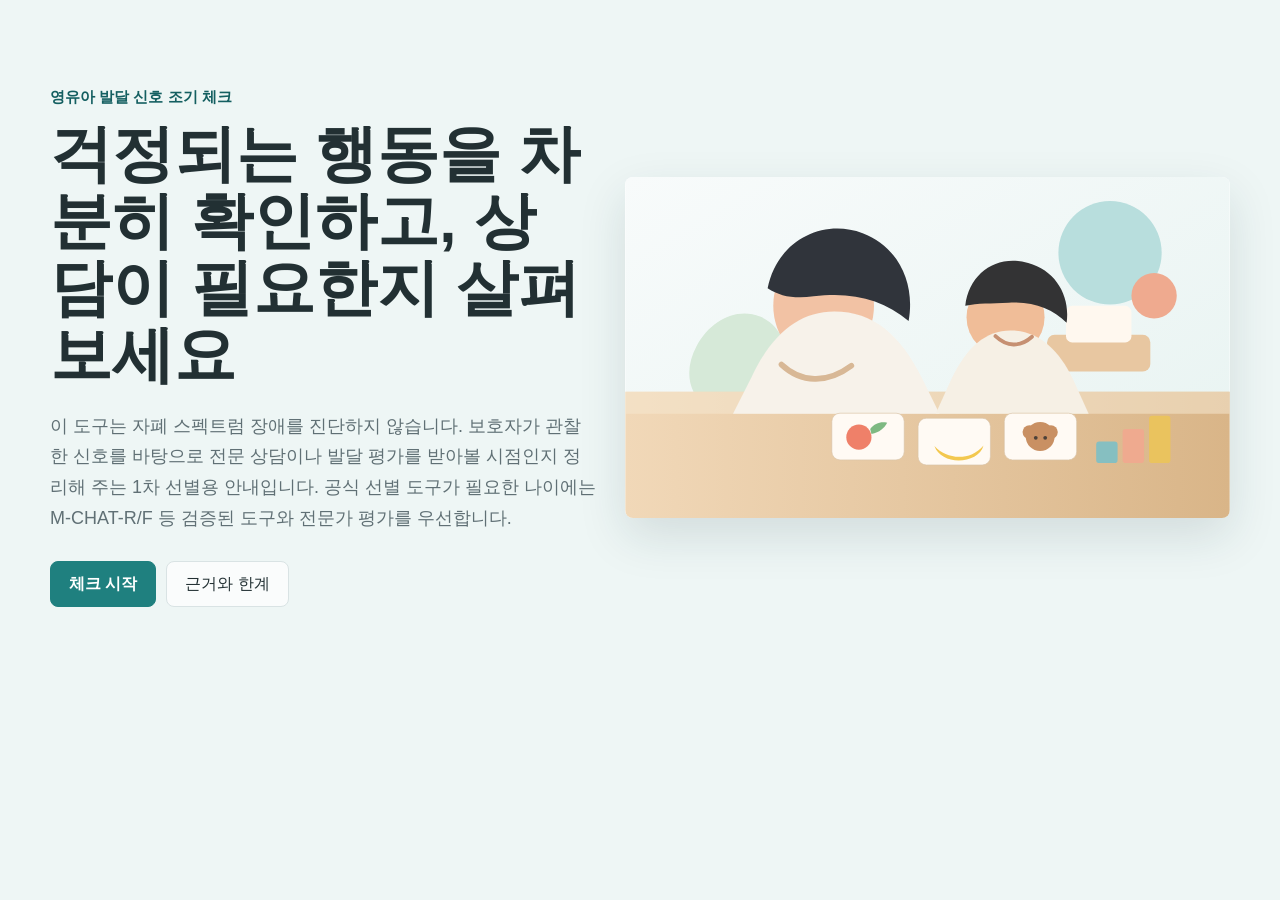
==== commit 025fc315: "Show one checklist question at a time (index.html)" ====
--- a/index.html
+++ b/index.html
@@ -26,8 +26,7 @@
         <section class="tool-surface" aria-live="polite">
           <form id="screenForm">
             <div class="step active" data-step="0"><h2>아이의 현재 나이를 선택해 주세요</h2><p class="step-copy">나이에 따라 같은 행동도 의미가 달라질 수 있어요.</p><div class="age-grid" id="ageOptions"><button type="button" class="age-option" data-age="under12"><strong>12개월 전후</strong><span>이름 반응, 눈맞춤, 몸짓</span></button><button type="button" class="age-option" data-age="12to18"><strong>12~18개월</strong><span>가리키기, 관심 공유, 옹알이</span></button><button type="button" class="age-option" data-age="18to24"><strong>18~24개월</strong><span>자폐 선별 권고 시기</span></button><button type="button" class="age-option" data-age="24to36"><strong>24~36개월</strong><span>두 단어 표현, 상호작용</span></button><button type="button" class="age-option" data-age="over36"><strong>36개월 이상</strong><span>또래 관계, 반복 행동</span></button></div></div>
-            <div class="step" data-step="1"><h2>사회적 소통 신호</h2><p class="step-copy">사람과 관심을 나누는 모습이 얼마나 보이는지 확인합니다.</p><div class="question-list" id="socialQuestions"></div></div>
-            <div class="step" data-step="2"><h2>언어·행동·감각 신호</h2><p class="step-copy">언어 지연, 반복 행동, 변화에 대한 어려움을 함께 살펴봅니다.</p><div class="question-list" id="behaviorQuestions"></div></div>
+            <div class="step" data-step="1"><div id="questionStage" class="single-question-stage"></div></div>
             <div class="step" data-step="3"><h2>결과 확인</h2><div id="resultCard" class="result-card"></div><div class="next-actions"><button type="button" class="ghost-button" id="restartButton">다시 체크</button><button type="button" class="solid-button" id="copyButton">결과 요약 복사</button></div></div>
             <div class="nav-row"><button type="button" class="ghost-button" id="homeButton">처음으로</button><button type="button" class="ghost-button" id="backButton">이전</button><button type="button" class="solid-button" id="nextButton">다음</button></div>
           </form>
--- a/styles.css
+++ b/styles.css
@@ -16,3 +16,5 @@
 .map-help{margin:8px 0 0;color:var(--muted);font-size:14px;line-height:1.55}
 
 .flow-section{animation:sectionFade .34s ease both}.flow-section.is-hidden{display:none}.source-preview{max-width:620px;margin-top:18px;padding:16px;border:1px solid var(--line);border-radius:8px;background:rgba(255,255,255,.82);color:var(--muted);line-height:1.6}.source-preview strong{display:block;color:var(--teal-dark);margin-bottom:6px}.source-preview p{margin:0}.step.active{animation:stepSlide .28s ease both}@keyframes sectionFade{from{opacity:0;transform:translateY(12px)}to{opacity:1;transform:translateY(0)}}@keyframes stepSlide{from{opacity:0;transform:translateX(14px)}to{opacity:1;transform:translateX(0)}}@media (prefers-reduced-motion:reduce){.flow-section,.step.active{animation:none}.primary-link,.secondary-link,.solid-button,.ghost-button{transition:none}}
+
+.app-view.is-hidden{display:none}.landing-view{animation:sectionFade .34s ease both}.checker-view{min-height:calc(100vh - 56px);padding-top:32px;animation:sectionFade .34s ease both}.nav-row{gap:10px}.nav-row #homeButton{margin-right:auto}.nav-row #backButton{margin-right:0}
